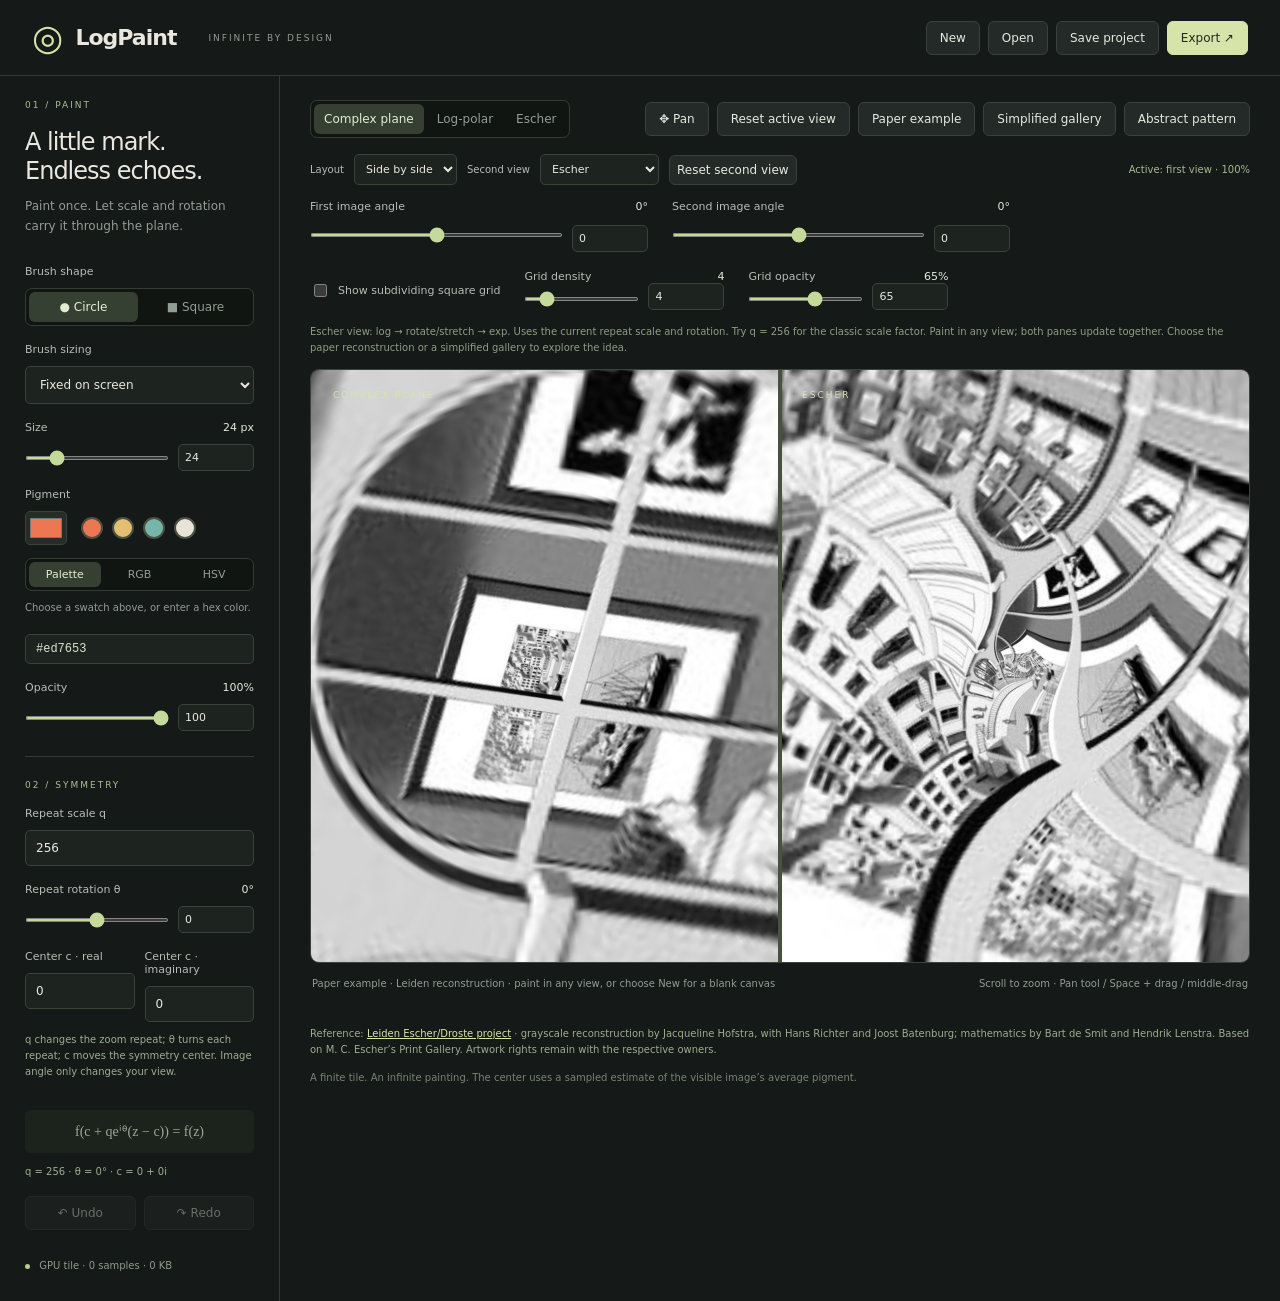
==== logpaint/index.html @ 124b9344 "added drawing app" ====
<!doctype html>
<html lang="en"><head><meta charset="utf-8"><meta name="viewport" content="width=device-width,initial-scale=1"><title>LogPaint</title><link rel="stylesheet" href="style.css"></head>
<body>
<header><div class="brand"><span class="mark">◎</span><strong>LogPaint</strong><span class="tag">INFINITE BY DESIGN</span></div><nav><button id="new">New</button><button id="open">Open</button><button id="save">Save project</button><button id="export" class="primary">Export ↗</button></nav></header>
<main><aside>
<div class="section-title">01 / PAINT</div><h1>A little mark.<br>Endless echoes.</h1><p class="intro">Paint once. Let scale and rotation carry it through the plane.</p>
<label>Brush shape</label><div class="segmented" id="shapes"><button class="active" data-shape="circle">● Circle</button><button data-shape="square">■ Square</button></div>
<label for="sizeMode">Brush sizing</label><select id="sizeMode"><option value="screen">Fixed on screen</option><option value="radial">Relative to center</option></select>
<label for="size">Size <output id="sizeValue">24 px</output></label><input id="size" type="range" step="0.1" min="2" max="120" value="24">
<label for="color">Pigment</label><div class="color-row"><input id="color" type="color" value="#ed7653"><div class="swatches"><button data-color="#ed7653" style="--swatch:#ed7653" aria-label="Coral"></button><button data-color="#e4bf72" style="--swatch:#e4bf72" aria-label="Gold"></button><button data-color="#77b5aa" style="--swatch:#77b5aa" aria-label="Jade"></button><button data-color="#eae4d8" style="--swatch:#eae4d8" aria-label="Ivory"></button></div></div>
<div class="segmented color-tabs"><button class="active" data-color-mode="palette">Palette</button><button data-color-mode="rgb">RGB</button><button data-color-mode="hsv">HSV</button></div>
<div id="color-palette"><p class="picker-note">Choose a swatch above, or enter a hex color.</p></div>
<div id="color-rgb" hidden><div class="channel"><label for="r">R</label><input id="r" type="range" min="0" max="255"><input id="rNumber" type="number" min="0" max="255" aria-label="Red"></div><div class="channel"><label for="g">G</label><input id="g" type="range" min="0" max="255"><input id="gNumber" type="number" min="0" max="255" aria-label="Green"></div><div class="channel"><label for="b">B</label><input id="b" type="range" min="0" max="255"><input id="bNumber" type="number" min="0" max="255" aria-label="Blue"></div></div><div id="color-hsv" hidden><div class="channel"><label for="h">H</label><input id="h" type="range" min="0" max="360"><input id="hNumber" type="number" min="0" max="360" aria-label="Hue"></div><div class="channel"><label for="s">S</label><input id="s" type="range" min="0" max="100"><input id="sNumber" type="number" min="0" max="100" aria-label="Saturation"></div><div class="channel"><label for="v">V</label><input id="v" type="range" min="0" max="100"><input id="vNumber" type="number" min="0" max="100" aria-label="Value"></div></div><input id="hex" class="hex" value="#ed7653" maxlength="7" aria-label="Hex color" spellcheck="false">
<label for="opacity">Opacity <output id="opacityValue">100%</output></label><input id="opacity" type="range" step="0.1" min="5" max="100" value="100">
<div class="section-title separated">02 / SYMMETRY</div>
<label for="scale">Repeat scale q</label><input id="scale" type="number" min="1.2" max="1024" step="any" value="2.5">
<label for="rotation">Repeat rotation θ <output id="rotationValue">0°</output></label><input id="rotation" type="range" step="0.01" min="-180" max="180" value="0">
<div class="center-controls"><div><label for="centerX">Center c · real</label><input id="centerX" type="number" min="-1000000" max="1000000" step="any" value="0"></div><div><label for="centerY">Center c · imaginary</label><input id="centerY" type="number" min="-1000000" max="1000000" step="any" value="0"></div></div>
<p class="parameter-hint">q changes the zoom repeat; θ turns each repeat; c moves the symmetry center. Image angle only changes your view.</p>
<p class="formula">f(c + qeⁱᶿ(z − c)) = f(z)</p><p id="formulaValues" class="formula-values"></p>
<div class="history"><button id="undo">↶ Undo</button><button id="redo">↷ Redo</button></div>
<div class="aside-bottom"><span class="live-dot"></span> GPU tile · <span id="memory">0 samples</span></div>
</aside><section class="workspace">
<div class="canvas-toolbar"><div class="segmented" id="views"><button class="active" data-view="plane">Complex plane</button><button data-view="log">Log-polar</button><button data-view="escher">Escher</button></div><div><button id="panTool" aria-pressed="false">✥ Pan</button><button id="home">Reset active view</button><button id="paper">Paper example</button><button id="gallery">Simplified gallery</button><button id="demo">Abstract pattern</button></div></div>
<div class="split-toolbar"><label for="layout">Layout</label><select id="layout"><option value="single">Single view</option><option value="columns">Side by side</option><option value="rows">Stacked</option></select><label for="secondaryMode">Second view</label><select id="secondaryMode"><option value="escher">Escher</option><option value="plane">Complex plane</option><option value="log">Log-polar</option></select><button id="secondaryHome">Reset second view</button><span id="activePane">Active: first view</span></div>
<div class="angle-controls"><label for="firstAngle">First image angle <output id="firstAngleValue">0°</output><input id="firstAngle" type="range" step="0.01" min="-180" max="180" value="0"></label><label for="secondAngle">Second image angle <output id="secondAngleValue">0°</output><input id="secondAngle" type="range" step="0.01" min="-180" max="180" value="0"></label></div>
<div class="grid-controls"><label class="check"><input id="gridToggle" type="checkbox"> Show subdividing square grid</label><label for="gridDensity">Grid density <output id="gridDensityValue">4</output><input id="gridDensity" type="range" min="2" max="16" value="4"></label><label for="gridOpacity">Grid opacity <output id="gridOpacityValue">65%</output><input id="gridOpacity" type="range" step="0.1" min="15" max="100" value="65"></label></div>
<p class="transform-note">Escher view: log → rotate/stretch → exp. Uses the current repeat scale and rotation. Try q = 256 for the classic scale factor. Paint in any view; both panes update together. Choose the paper reconstruction or a simplified gallery to explore the idea.</p>
<div id="canvas-wrap"><canvas id="canvas" aria-label="Painting canvas"></canvas><div class="canvas-label" id="canvasLabel">COMPLEX PLANE <span>ℂ ∖ {0}</span></div><div class="canvas-label" id="secondLabel" hidden>ESCHER</div><div class="pane-divider" id="divider" hidden></div><div class="canvas-hint" id="hint">Make your first mark anywhere</div><div id="cursor"></div></div>
<div class="view-footer"><span id="status" role="status">Ready · paint with the left mouse button</span><span>Scroll to zoom · Pan tool / Space + drag / middle-drag</span></div>
<div id="unwrappedPanel" hidden><div class="preview-heading"><span>THE SAME PAINTING, UNWRAPPED</span><span>LOG-POLAR · PAINTABLE</span></div><div class="preview-wrap"><canvas id="preview" aria-label="Editable log-polar strip"></canvas><div id="previewCursor" class="brush-cursor"></div></div>
</div><p id="attribution" class="attribution" hidden>Reference: <a href="https://pub.math.leidenuniv.nl/~smitbde/escherdroste/page_menu=steps&amp;sub=phase4.html" target="_blank" rel="noopener">Leiden Escher/Droste project</a> · grayscale reconstruction by Jacqueline Hofstra, with Hans Richter and Joost Batenburg; mathematics by Bart de Smit and Hendrik Lenstra. Based on M. C. Escher’s Print Gallery. Artwork rights remain with the respective owners.</p>
<p class="footnote">A finite tile. An infinite painting. The center uses a sampled estimate of the visible image’s average pigment.</p>
</section></main>
<dialog id="exportDialog"><form method="dialog"><h2>Export a view</h2><p>Render the active pane at your chosen resolution.</p><label for="format">Format</label><select id="format"><option value="png">PNG</option><option value="jpeg">JPEG</option><option value="tiff">TIFF</option><option value="pdf">PDF</option><option value="svg">SVG (embedded raster)</option></select><div class="dimensions"><div><label for="width">Width · px</label><input id="width" type="number" min="64" max="4096" value="2048"></div><div><label for="height">Height · px</label><input id="height" type="number" min="64" max="4096" value="2048"></div></div><label for="dpi">Print resolution · DPI</label><input id="dpi" type="number" min="36" max="1200" value="300"><label class="check"><input id="exportGrid" type="checkbox"> Include grid in export</label><p class="note">Opaque background. SVG currently embeds a rendered image; vector stroke export is planned.</p><div class="dialog-actions"><button value="cancel">Cancel</button><button id="download" type="button" class="primary">Download</button></div></form></dialog>
<input id="file" type="file" accept=".logpaint,application/json" hidden><script type="module" src="app.js"></script>
</body></html>
---- logpaint/style.css ----
:root{font-family:Inter,ui-sans-serif,system-ui,sans-serif;color:#eae7df;background:#151918;font-synthesis:none;color-scheme:dark}*{box-sizing:border-box}body{margin:0}button,input,select{font:inherit}button{cursor:pointer;border:1px solid #3a403d;background:#242a27;color:#e7e8df;border-radius:6px;padding:9px 13px;font-size:12px}button:hover{background:#353d37}button:disabled{opacity:.4;cursor:default}button:focus-visible,input:focus-visible,select:focus-visible{outline:2px solid #e5bf76;outline-offset:3px}.primary{background:#d6e4aa;color:#20291b;border-color:#d6e4aa}.primary:hover{background:#e2efbf}header{height:76px;display:flex;align-items:center;justify-content:space-between;padding:0 32px;border-bottom:1px solid #343a35}.brand{display:flex;gap:12px;align-items:center}.brand strong{font-size:22px;letter-spacing:-1px}.mark{font-size:36px;color:#d6e4aa}.tag{font-size:9px;letter-spacing:2px;margin-left:20px;color:#929d93}nav{display:flex;gap:8px}main{display:grid;grid-template-columns:280px 1fr;min-height:calc(100vh - 76px)}aside{padding:30px 25px;border-right:1px solid #343a35;display:flex;flex-direction:column}.section-title{font-size:9px;letter-spacing:2px;color:#adbd94}h1{font-size:27px;line-height:1.2;font-weight:500;letter-spacing:-1px;margin:18px 0 10px}.intro{font-size:12px;line-height:1.7;color:#929d93;margin:0 0 22px}label{font-size:11px;display:block;margin:17px 0 10px;color:#b5beb4}output{float:right;color:#e5e9db;font-variant-numeric:tabular-nums}.segmented{display:flex;gap:3px;background:#101512;border:1px solid #343c34;padding:3px;border-radius:7px}.segmented button{border:0;background:transparent;color:#929d93;flex:1;padding:8px 10px;white-space:nowrap}.segmented button.active{background:#364032;color:#e2edcf}select,input[type=number]{width:100%;background:#1d2420;border:1px solid #3a433a;color:#eae7df;padding:10px;border-radius:5px;font-size:12px}input[type=range]{width:100%;accent-color:#c5d99b;height:4px;margin:8px 0}input[type=color]{width:42px;height:34px;padding:2px;background:#252d26;border:1px solid #3a433a;border-radius:5px}.color-row{display:flex;align-items:center;gap:14px}.swatches{display:flex;gap:9px}.swatches button{width:22px;height:22px;padding:0;border-radius:50%;background:var(--swatch);border:2px solid #495044}.separated{border-top:1px solid #343a35;margin-top:25px;padding-top:23px}.formula{font-family:Georgia,serif;color:#9da996;font-size:14px;text-align:center;background:#1c231d;padding:13px 0;border-radius:5px;margin:20px 0}.history{display:flex;gap:8px}.history button{flex:1}.aside-bottom{margin-top:auto;padding-top:30px;font-size:10px;color:#8d9c87}.live-dot{display:inline-block;width:5px;height:5px;border-radius:50%;background:#b7cf8d;margin-right:6px}.workspace{padding:24px 30px 16px;min-width:0}.canvas-toolbar{display:flex;justify-content:space-between;gap:10px;margin-bottom:16px;align-items:center}.canvas-toolbar>div:last-child{display:flex;gap:8px}.canvas-toolbar .segmented{max-width:270px}#canvas-wrap{position:relative;height:clamp(360px,57vh,720px);background:#111914;border:1px solid #3b4437;border-radius:9px;overflow:hidden}#canvas{width:100%;height:100%;display:block;touch-action:none;cursor:none}.canvas-label{pointer-events:none;position:absolute;top:20px;left:22px;font-size:9px;letter-spacing:2px;color:#8a9b80}.canvas-label span{margin-left:12px;color:#65765b;font-family:serif}.canvas-hint{pointer-events:none;position:absolute;top:50%;left:50%;transform:translate(-50%,-50%);font-family:Georgia,serif;font-style:italic;font-size:20px;color:#859779;white-space:nowrap}.view-footer{display:flex;justify-content:space-between;color:#929d93;font-size:10px;padding:13px 2px 25px;gap:20px}.preview-heading{display:flex;justify-content:space-between;font-size:9px;letter-spacing:1.6px;color:#99aa8a;margin-bottom:10px}#preview{width:100%;height:116px;background:#111914;border:1px solid #3b4437;border-radius:6px;display:block}.footnote{font-size:10px;line-height:1.5;color:#778471;margin:12px 0 0}#cursor,.brush-cursor{position:absolute;pointer-events:none;display:none;border:1px solid #fff9;box-shadow:0 0 0 1px #0006;transform:translate(-50%,-50%);border-radius:50%}dialog{width:410px;max-width:90vw;background:#1d251e;border:1px solid #46513f;color:#eae7df;border-radius:12px;padding:25px}dialog::backdrop{background:#0009}h2{font-weight:500;font-size:23px;margin:0 0 8px}dialog p{font-size:12px;color:#9ea995;line-height:1.6}.dimensions{display:flex;gap:15px}.dimensions>div{width:50%}.dialog-actions{display:flex;justify-content:flex-end;gap:8px;margin-top:24px}.note{font-size:11px!important} @media(max-width:850px){header{padding:0 15px}.tag{display:none}main{grid-template-columns:220px 1fr}aside{padding:25px 15px}.workspace{padding:20px 15px}.canvas-toolbar{flex-wrap:wrap}.view-footer{flex-direction:column;gap:8px}.preview-heading span:last-child{display:none}}@media(max-width:580px){header{height:auto;padding:12px;gap:12px;flex-wrap:wrap}main{display:flex;flex-direction:column}aside{border-right:0;display:grid;grid-template-columns:1fr 1fr;gap:8px 16px}aside h1,aside .intro,aside .section-title,aside .formula,aside .aside-bottom{display:none}aside label{margin:5px 0}.workspace{padding-top:5px}#canvas-wrap{height:400px}nav button{padding:8px}.canvas-hint{font-size:15px}}

[hidden]{display:none!important}.color-tabs{margin-top:13px}.color-tabs button{padding:6px;font-size:11px}.picker-note{font-size:10px;line-height:1.5;color:#929d93;margin:9px 0}.channel{display:grid;grid-template-columns:14px 1fr 54px;align-items:center;gap:8px;margin-top:10px}.channel label{margin:0}.channel input[type=number]{padding:5px;font-size:11px}.channel input[type=range]{margin:0}.hex{width:100%;margin-top:10px;padding:7px 10px;border:1px solid #3a433a;border-radius:5px;background:#1d2420;color:#dbe2d1;font:12px ui-monospace,monospace}#h{background:linear-gradient(to right,red,#ff0,#0f0,#0ff,#00f,#f0f,red)}#h,#s,#v{appearance:none;border-radius:3px;height:7px}#h::-webkit-slider-thumb,#s::-webkit-slider-thumb,#v::-webkit-slider-thumb{appearance:none;width:12px;height:12px;border-radius:50%;background:#fff;border:1px solid #303b2b}.split-toolbar{display:flex;align-items:center;gap:10px;flex-wrap:wrap;margin-bottom:12px}.split-toolbar label{margin:0;font-size:10px}.split-toolbar select{width:auto;padding:7px;font-size:11px}.split-toolbar button{padding:7px}#activePane{margin-left:auto;font-size:10px;color:#a6b88d}.pane-divider{position:absolute;background:#46523c;pointer-events:none}.canvas-label{z-index:1}#secondLabel{color:#d2dfb8}.canvas-label.active{color:#d6e4aa}#panTool[aria-pressed=true]{background:#d6e4aa;color:#20291b}#canvas-wrap.panning #canvas{cursor:grab}#canvas-wrap.panning #cursor{display:none!important}.canvas-toolbar{flex-wrap:wrap}.canvas-toolbar>div:last-child{margin-left:auto}aside{padding-top:24px}aside h1{font-size:24px}.intro{margin-bottom:12px}.view-footer{line-height:1.5}.canvas-hint{font-size:17px;max-width:90%;white-space:normal;text-align:center}@media(min-width:851px){#canvas-wrap{height:clamp(420px,58vh,760px)}}

.transform-note{font-size:10px;line-height:1.6;color:#8e9e82;margin:0 0 13px;max-width:1000px}.color-row{flex-wrap:wrap}

.preview-wrap{position:relative;overflow:hidden;border-radius:6px}#preview{cursor:none;touch-action:none}#preview.active{border-color:#d6e4aa}

.attribution{font-size:10px;line-height:1.6;color:#9dad8f}.attribution a{color:#d6e4aa}.canvas-toolbar>div:last-child{flex-wrap:wrap;justify-content:flex-end}

.angle-controls{display:flex;gap:24px;margin:0 0 15px;max-width:580px}.angle-controls label{flex:1;margin:3px 0;font-size:11px}.angle-controls input{display:block;margin-top:12px}#canvas-wrap{height:clamp(440px,66vh,820px)}

.grid-controls{display:flex;align-items:center;gap:24px;flex-wrap:wrap;margin-bottom:14px}.grid-controls>label{margin:0;font-size:11px}.grid-controls>label:not(.check){width:155px}.grid-controls input[type=range]{display:block;margin-top:12px}.check{display:flex;align-items:center;gap:8px}.check input{accent-color:#c5d99b}

.range-editor{display:flex;gap:9px;align-items:center;min-width:0}.range-editor input[type=range]{flex:1;min-width:35px;width:auto}.range-editor input[type=number]{flex:0 0 76px;width:76px;padding:6px;font-size:11px}.range-editor input[aria-invalid=true]{border-color:#ed7653}.center-controls{display:flex;gap:10px}.center-controls>div{width:50%;min-width:0}.parameter-hint,.formula-values{font-size:10px;line-height:1.6;color:#9cae91}.formula-values{margin:-9px 0 16px;overflow-wrap:anywhere}.angle-controls{max-width:700px}.grid-controls>label:not(.check){width:200px}
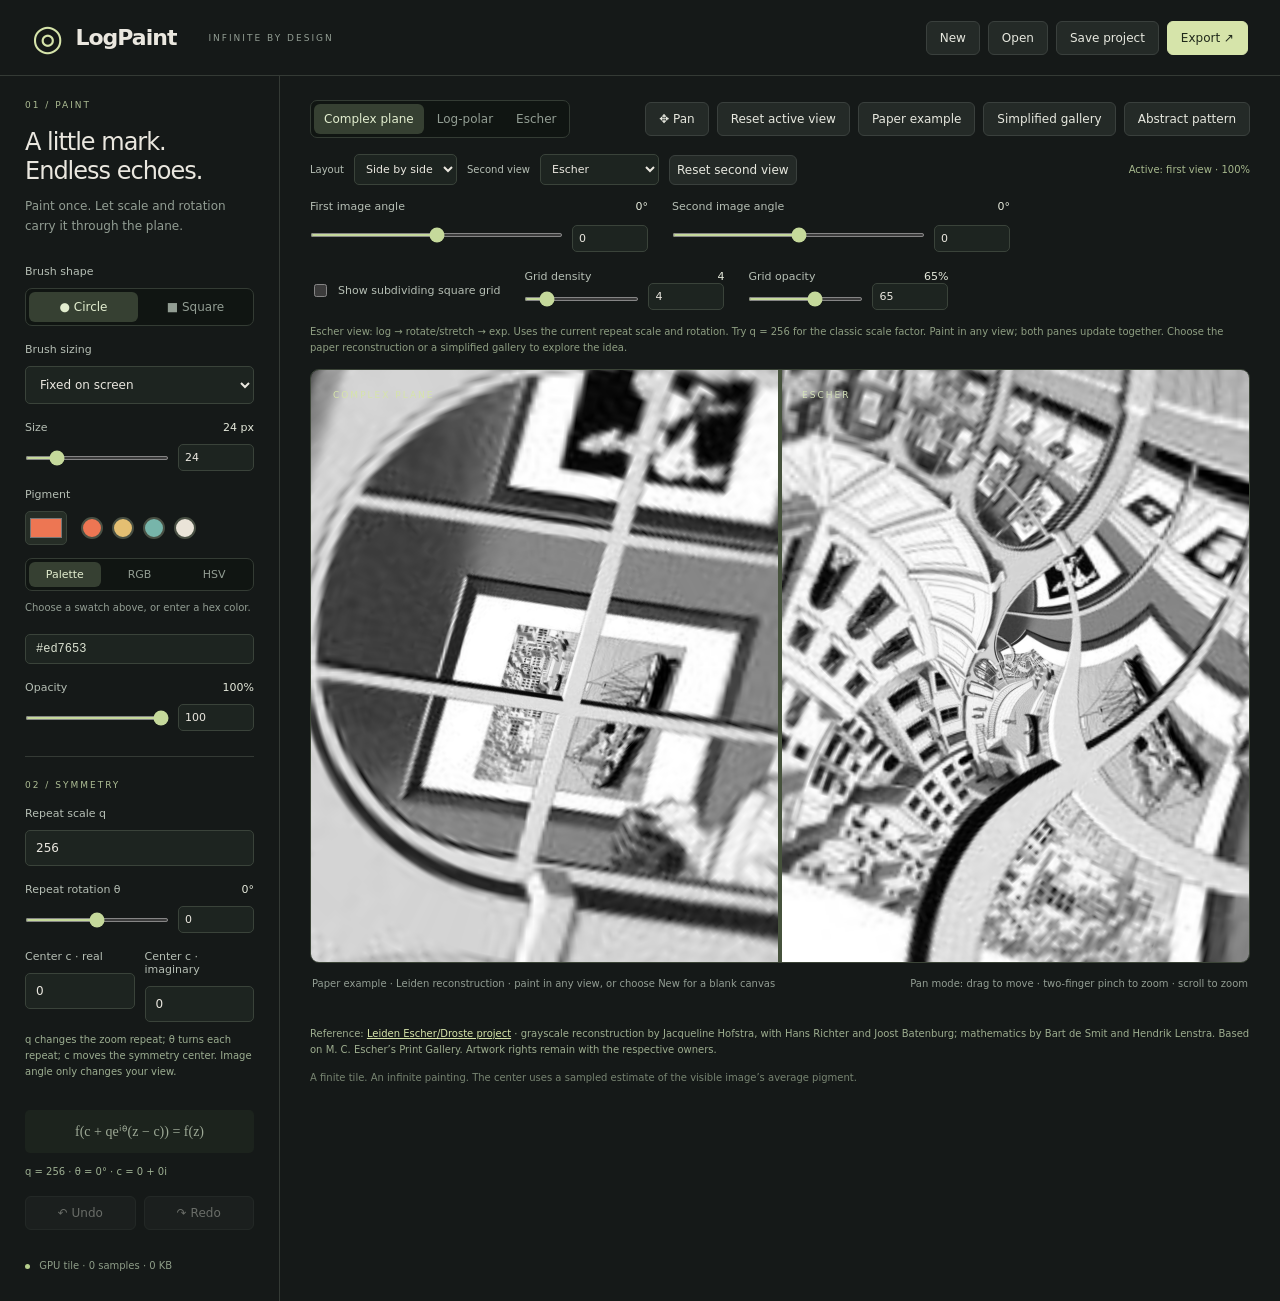
==== commit 567d0ca1: "added pinch to zoom in/out" ====
--- a/logpaint/index.html
+++ b/logpaint/index.html
@@ -27,7 +27,7 @@
 <div class="grid-controls"><label class="check"><input id="gridToggle" type="checkbox"> Show subdividing square grid</label><label for="gridDensity">Grid density <output id="gridDensityValue">4</output><input id="gridDensity" type="range" min="2" max="16" value="4"></label><label for="gridOpacity">Grid opacity <output id="gridOpacityValue">65%</output><input id="gridOpacity" type="range" step="0.1" min="15" max="100" value="65"></label></div>
 <p class="transform-note">Escher view: log → rotate/stretch → exp. Uses the current repeat scale and rotation. Try q = 256 for the classic scale factor. Paint in any view; both panes update together. Choose the paper reconstruction or a simplified gallery to explore the idea.</p>
 <div id="canvas-wrap"><canvas id="canvas" aria-label="Painting canvas"></canvas><div class="canvas-label" id="canvasLabel">COMPLEX PLANE <span>ℂ ∖ {0}</span></div><div class="canvas-label" id="secondLabel" hidden>ESCHER</div><div class="pane-divider" id="divider" hidden></div><div class="canvas-hint" id="hint">Make your first mark anywhere</div><div id="cursor"></div></div>
-<div class="view-footer"><span id="status" role="status">Ready · paint with the left mouse button</span><span>Scroll to zoom · Pan tool / Space + drag / middle-drag</span></div>
+<div class="view-footer"><span id="status" role="status">Ready · paint with the left mouse button</span><span>Pan mode: drag to move · two-finger pinch to zoom · scroll to zoom</span></div>
 <div id="unwrappedPanel" hidden><div class="preview-heading"><span>THE SAME PAINTING, UNWRAPPED</span><span>LOG-POLAR · PAINTABLE</span></div><div class="preview-wrap"><canvas id="preview" aria-label="Editable log-polar strip"></canvas><div id="previewCursor" class="brush-cursor"></div></div>
 </div><p id="attribution" class="attribution" hidden>Reference: <a href="https://pub.math.leidenuniv.nl/~smitbde/escherdroste/page_menu=steps&amp;sub=phase4.html" target="_blank" rel="noopener">Leiden Escher/Droste project</a> · grayscale reconstruction by Jacqueline Hofstra, with Hans Richter and Joost Batenburg; mathematics by Bart de Smit and Hendrik Lenstra. Based on M. C. Escher’s Print Gallery. Artwork rights remain with the respective owners.</p>
 <p class="footnote">A finite tile. An infinite painting. The center uses a sampled estimate of the visible image’s average pigment.</p>
